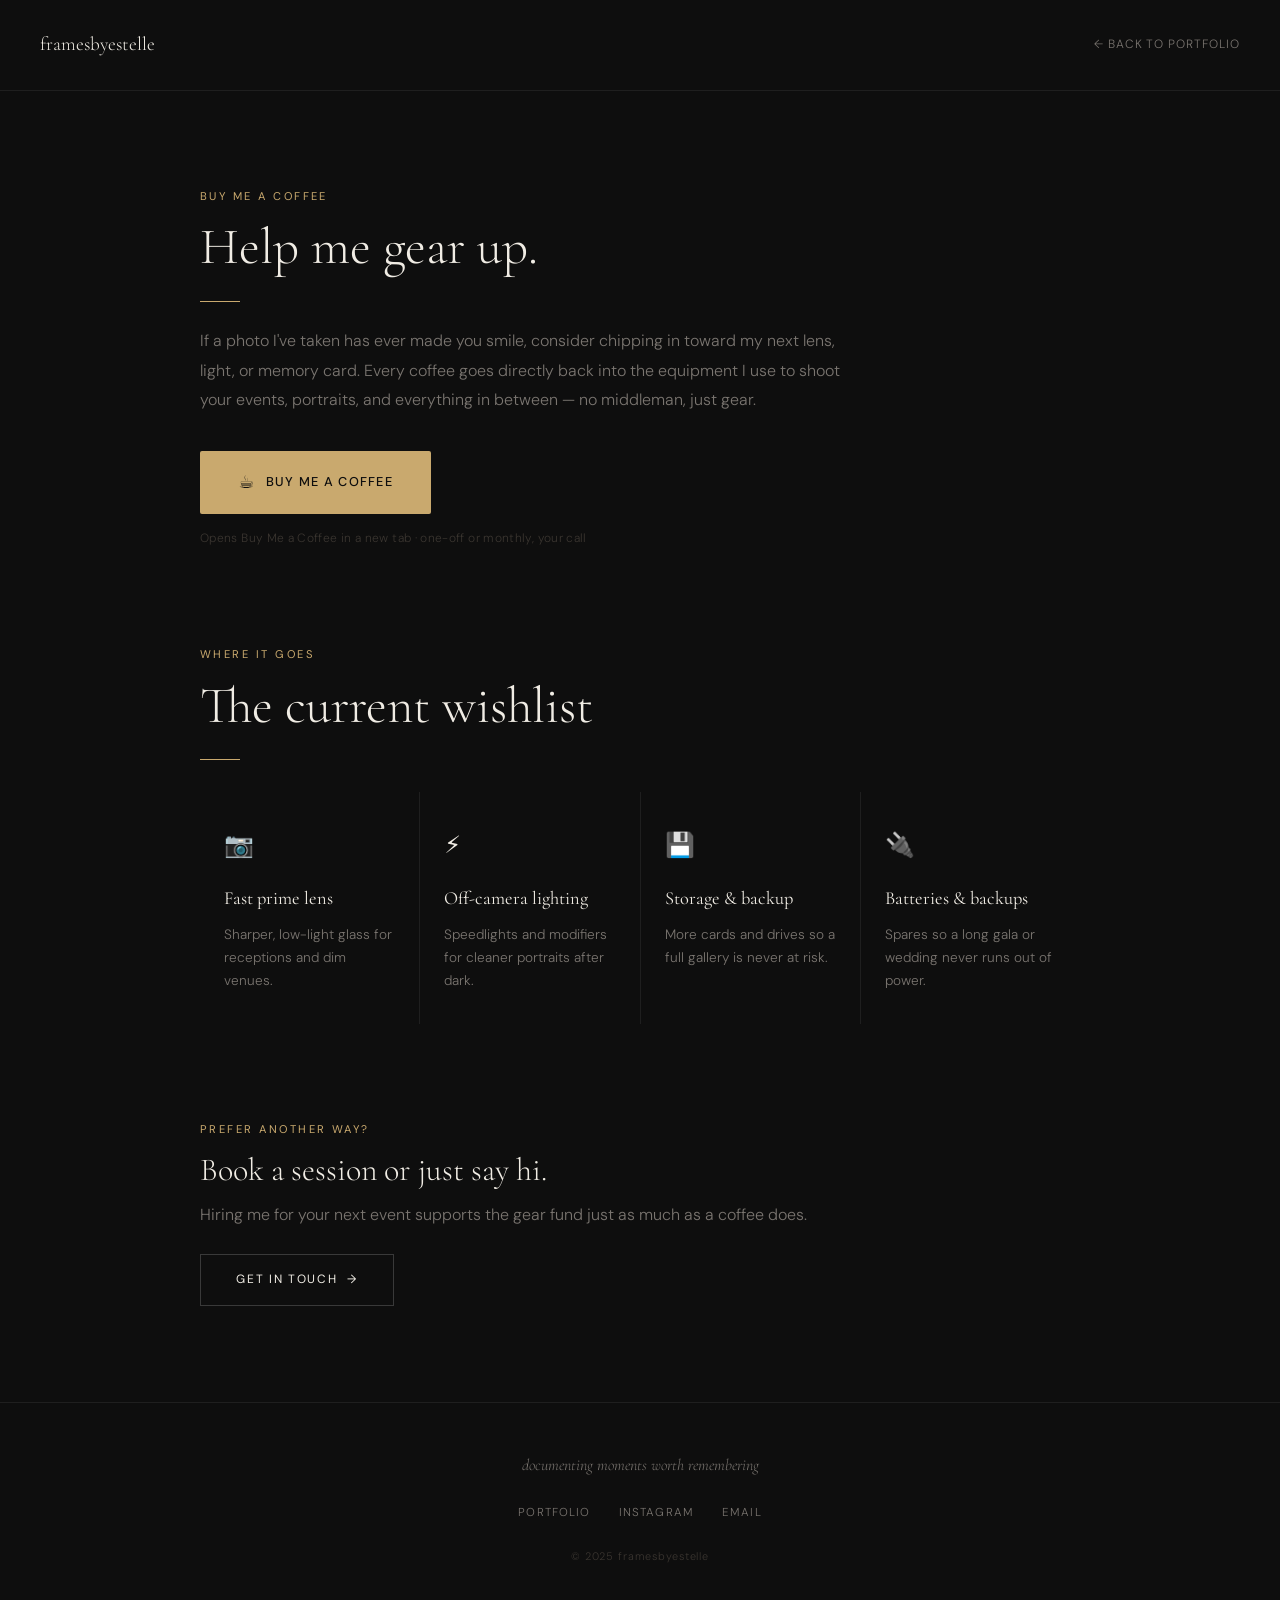
==== index.html @ 279e78a5 "Initial commit: standalone Buy Me a Coffee support page Separate site for the framesbyestelle camera" ====
<!DOCTYPE html>
<html lang="en">
<head>
  <meta charset="UTF-8">
  <meta name="viewport" content="width=device-width, initial-scale=1.0">
  <title>Support — framesbyestelle</title>
  <meta name="description" content="Help framesbyestelle invest in new camera gear. Every coffee goes toward lenses, lighting, and equipment for better event photography.">
  <link rel="preconnect" href="https://fonts.googleapis.com">
  <link rel="preconnect" href="https://fonts.gstatic.com" crossorigin>
  <link href="https://fonts.googleapis.com/css2?family=Cormorant+Garamond:ital,wght@0,300;0,400;0,500;1,300;1,400&family=DM+Sans:opsz,wght@9..40,300;9..40,400;9..40,500&display=swap" rel="stylesheet">
  <link rel="stylesheet" href="css/style.css">
</head>
<body>

  <header class="topbar">
    <a href="https://framesbyestelle.com" class="topbar-logo">framesbyestelle</a>
    <a href="https://framesbyestelle.com" class="topbar-back">&#8592; Back to portfolio</a>
  </header>

  <main>

    <!-- ── HEADER ── -->
    <section class="section pt-top" aria-labelledby="support-heading">
      <div class="container">
        <header class="support-header">
          <p class="section-label">Buy me a coffee</p>
          <h1 class="section-title" id="support-heading">Help me gear up.</h1>
          <div class="divider" aria-hidden="true"></div>
          <p class="support-intro">
            If a photo I've taken has ever made you smile, consider chipping in toward my next lens, light, or
            memory card. Every coffee goes directly back into the equipment I use to shoot your events, portraits,
            and everything in between — no middleman, just gear.
          </p>

          <!--
            TODO (Estelle): create your account at https://www.buymeacoffee.com and replace
            "framesbyestelle" below with your actual username once it's live. Until then this
            link points to a placeholder page.
          -->
          <a class="bmc-button" href="https://www.buymeacoffee.com/framesbyestelle" target="_blank" rel="noopener noreferrer" aria-label="Buy me a coffee">
            <span class="bmc-button-icon" aria-hidden="true">&#9749;</span>
            <span>Buy me a coffee</span>
          </a>
          <p class="support-note">Opens Buy Me a Coffee in a new tab &middot; one-off or monthly, your call</p>
        </header>
      </div>
    </section>

    <!-- ── WHERE IT GOES ── -->
    <section class="section" style="padding-top: 0;" aria-labelledby="gear-heading">
      <div class="container">
        <p class="section-label">Where it goes</p>
        <h2 class="section-title" id="gear-heading">The current wishlist</h2>
        <div class="divider" aria-hidden="true"></div>

        <div class="gear-grid" role="list">
          <div class="gear-card" role="listitem">
            <span class="gear-card-icon" aria-hidden="true">&#128247;</span>
            <div class="gear-card-label">Fast prime lens</div>
            <div class="gear-card-text">Sharper, low-light glass for receptions and dim venues.</div>
          </div>
          <div class="gear-card" role="listitem">
            <span class="gear-card-icon" aria-hidden="true">&#9889;</span>
            <div class="gear-card-label">Off-camera lighting</div>
            <div class="gear-card-text">Speedlights and modifiers for cleaner portraits after dark.</div>
          </div>
          <div class="gear-card" role="listitem">
            <span class="gear-card-icon" aria-hidden="true">&#128190;</span>
            <div class="gear-card-label">Storage &amp; backup</div>
            <div class="gear-card-text">More cards and drives so a full gallery is never at risk.</div>
          </div>
          <div class="gear-card" role="listitem">
            <span class="gear-card-icon" aria-hidden="true">&#128268;</span>
            <div class="gear-card-label">Batteries &amp; backups</div>
            <div class="gear-card-text">Spares so a long gala or wedding never runs out of power.</div>
          </div>
        </div>
      </div>
    </section>

    <!-- ── ALTERNATE WAYS ── -->
    <section class="section" style="padding-top: 0;" aria-labelledby="other-heading">
      <div class="container">
        <p class="section-label">Prefer another way?</p>
        <h2 class="section-title" id="other-heading" style="font-size: clamp(1.5rem, 3vw, 2rem);">
          Book a session or just say hi.
        </h2>
        <p class="support-intro" style="margin-top: 0.75rem;">
          Hiring me for your next event supports the gear fund just as much as a coffee does.
        </p>
        <a href="https://framesbyestelle.com/contact.html" class="btn" style="margin-top: 1.5rem;"><span>Get in touch &nbsp;&#8594;</span></a>
      </div>
    </section>

  </main>

  <footer class="footer">
    <p class="footer-tagline">documenting moments worth remembering</p>
    <nav class="footer-links" aria-label="Links">
      <a href="https://framesbyestelle.com">Portfolio</a>
      <a href="https://www.instagram.com/framesbyestelle/" target="_blank" rel="noopener noreferrer">Instagram</a>
      <a href="mailto:framesbyestelle@gmail.com">Email</a>
    </nav>
    <p class="footer-copy">&copy; 2025 framesbyestelle</p>
  </footer>

</body>
</html>
---- css/style.css ----
/* ==========================================================
   framesbyestelle — Support page stylesheet
   (standalone, mirrors the visual language of the main portfolio)
   ========================================================== */

:root {
  --bg:            #0e0e0e;
  --bg-elevated:   #161616;
  --text:          #f0ece4;
  --text-muted:    #7a7570;
  --text-dim:      #3a3530;
  --accent:        #c9a96e;
  --accent-hover:  #d9bc88;
  --border:        rgba(255,255,255,0.07);
  --border-hover:  rgba(255,255,255,0.18);
  --font-display:  'Cormorant Garamond', Georgia, serif;
  --font-body:     'DM Sans', system-ui, sans-serif;
  --transition:    0.3s cubic-bezier(0.25, 0.46, 0.45, 0.94);
  --max-w:         960px;
  --gutter:        clamp(1.25rem, 4vw, 2.5rem);
}

*, *::before, *::after { box-sizing: border-box; margin: 0; padding: 0; }
html { scroll-behavior: smooth; }
body {
  background-color: var(--bg);
  color: var(--text);
  font-family: var(--font-body);
  font-weight: 300;
  font-size: 1rem;
  line-height: 1.75;
  -webkit-font-smoothing: antialiased;
}
a { color: inherit; text-decoration: none; transition: color var(--transition); }
ul { list-style: none; }

/* ==========================================================
   TOPBAR
   ========================================================== */
.topbar {
  display: flex;
  align-items: center;
  justify-content: space-between;
  padding: 1.75rem var(--gutter);
  border-bottom: 1px solid var(--border);
}
.topbar-logo {
  font-family: var(--font-display);
  font-size: 1.2rem;
  color: var(--text);
}
.topbar-logo:hover { color: var(--accent); }
.topbar-back {
  font-size: 0.75rem;
  letter-spacing: 0.08em;
  text-transform: uppercase;
  color: var(--text-muted);
}
.topbar-back:hover { color: var(--accent); }

/* ==========================================================
   LAYOUT
   ========================================================== */
.container {
  max-width: var(--max-w);
  margin: 0 auto;
  padding: 0 var(--gutter);
}
.section { padding: clamp(3rem, 8vw, 6rem) 0; }
.pt-top { padding-top: clamp(3rem, 8vw, 6rem); }
.section-label {
  font-size: 0.7rem;
  letter-spacing: 0.22em;
  text-transform: uppercase;
  color: var(--accent);
  font-weight: 400;
  margin-bottom: 0.75rem;
}
.section-title {
  font-family: var(--font-display);
  font-size: clamp(2rem, 4vw, 3.5rem);
  font-weight: 300;
  line-height: 1.15;
  color: var(--text);
}
.divider {
  width: 40px;
  height: 1px;
  background: var(--accent);
  margin: 1.5rem 0;
}

/* ==========================================================
   BUTTON
   ========================================================== */
.btn {
  display: inline-flex;
  align-items: center;
  gap: 0.5rem;
  padding: 0.9rem 2.2rem;
  font-size: 0.75rem;
  font-weight: 400;
  letter-spacing: 0.14em;
  text-transform: uppercase;
  border: 1px solid var(--border-hover);
  color: var(--text);
  transition: all var(--transition);
  cursor: pointer;
  font-family: var(--font-body);
}
.btn:hover { border-color: var(--accent); background: var(--accent); color: var(--bg); }

/* ==========================================================
   SUPPORT PAGE
   ========================================================== */
.support-header { max-width: 640px; }
.support-intro {
  font-size: 1rem;
  color: var(--text-muted);
  line-height: 1.85;
  margin-top: 1rem;
}
.bmc-button {
  display: inline-flex;
  align-items: center;
  gap: 0.65rem;
  margin-top: 2.25rem;
  padding: 1rem 2.4rem;
  background: var(--accent);
  color: var(--bg);
  font-family: var(--font-body);
  font-size: 0.8rem;
  font-weight: 500;
  letter-spacing: 0.1em;
  text-transform: uppercase;
  border-radius: 2px;
  transition: background var(--transition), transform var(--transition);
}
.bmc-button:hover { background: var(--accent-hover); transform: translateY(-2px); }
.bmc-button-icon { font-size: 1.1rem; }
.support-note {
  margin-top: 0.9rem;
  font-size: 0.75rem;
  color: var(--text-dim);
  letter-spacing: 0.03em;
}

.gear-grid {
  display: grid;
  grid-template-columns: repeat(4, 1fr);
  gap: 1px;
  background: var(--border);
  margin-top: 2rem;
}
.gear-card {
  background: var(--bg);
  padding: 2rem 1.5rem;
  transition: background var(--transition);
}
.gear-card:hover { background: var(--bg-elevated); }
.gear-card-icon {
  display: block;
  font-size: 1.5rem;
  margin-bottom: 1rem;
}
.gear-card-label {
  font-family: var(--font-display);
  font-size: 1.15rem;
  font-weight: 400;
  color: var(--text);
  margin-bottom: 0.5rem;
}
.gear-card-text {
  font-size: 0.85rem;
  color: var(--text-muted);
  line-height: 1.7;
}

/* ==========================================================
   FOOTER
   ========================================================== */
.footer {
  padding: 3rem var(--gutter) 2.5rem;
  border-top: 1px solid var(--border);
  text-align: center;
}
.footer-tagline {
  font-family: var(--font-display);
  font-size: 1rem;
  font-style: italic;
  color: var(--text-muted);
  margin-bottom: 1.5rem;
}
.footer-links {
  display: flex;
  justify-content: center;
  gap: 1.75rem;
  flex-wrap: wrap;
  margin-bottom: 1.5rem;
}
.footer-links a {
  font-size: 0.72rem;
  letter-spacing: 0.1em;
  text-transform: uppercase;
  color: var(--text-muted);
}
.footer-links a:hover { color: var(--accent); }
.footer-copy {
  font-size: 0.68rem;
  letter-spacing: 0.08em;
  color: var(--text-dim);
}

/* ==========================================================
   RESPONSIVE
   ========================================================== */
@media (max-width: 900px) {
  .gear-grid { grid-template-columns: repeat(2, 1fr); }
}
@media (max-width: 560px) {
  .gear-grid { grid-template-columns: 1fr; }
  .topbar { flex-direction: column; gap: 0.75rem; align-items: flex-start; }
}
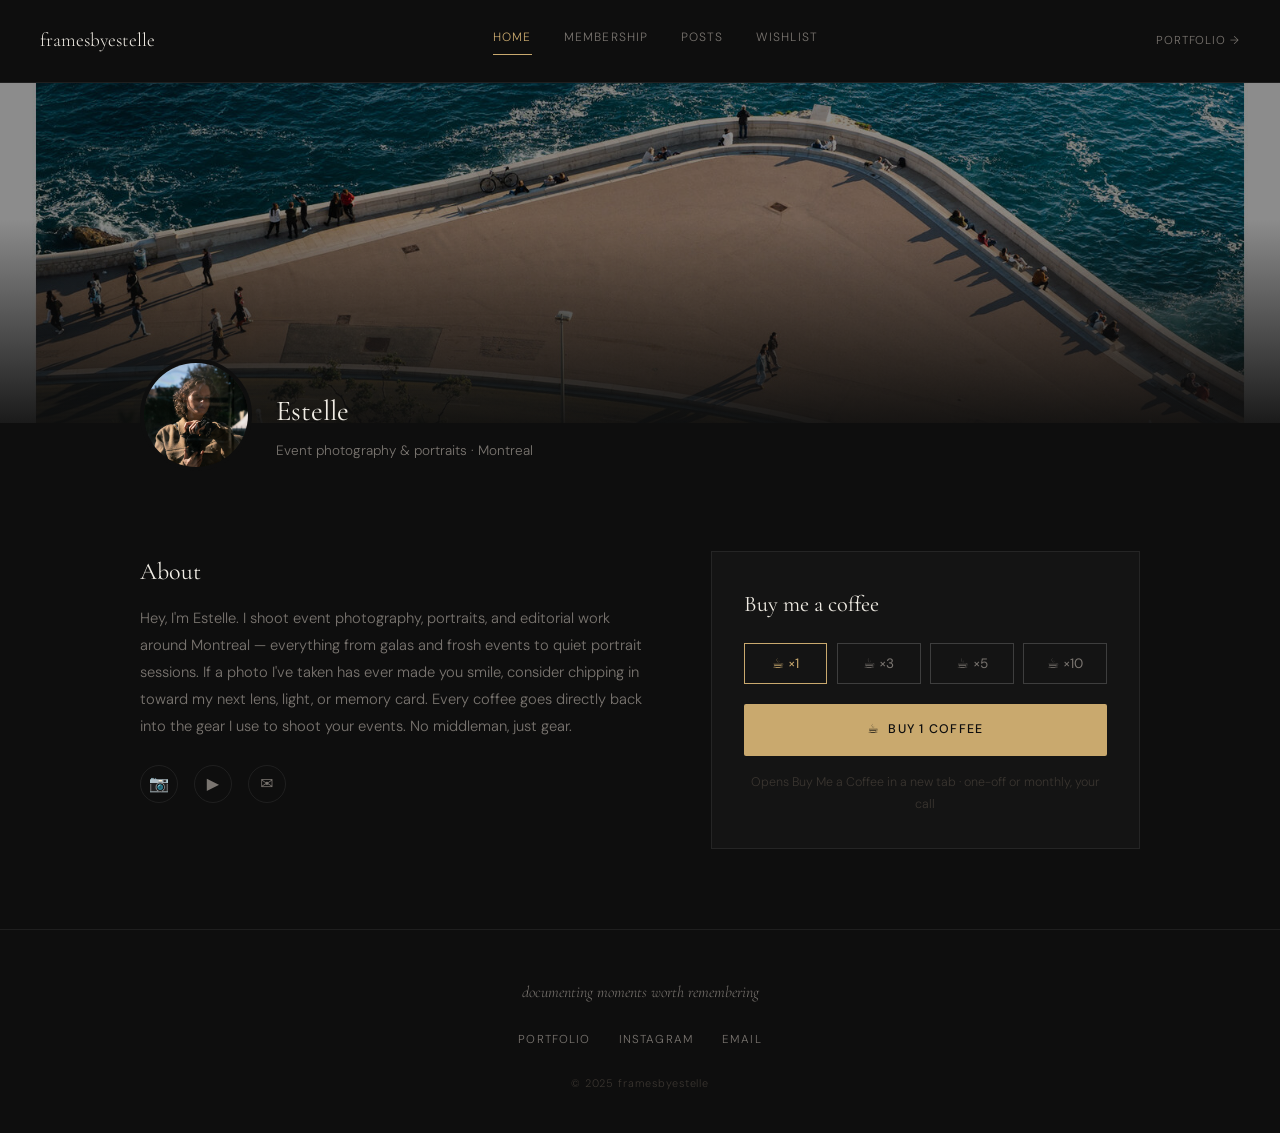
==== commit e879fabb: "Expand into a full Buy Me a Coffee-style site Adds Home/Membership/Posts/Wishlist tabs modeled on re" ====
--- a/index.html
+++ b/index.html
@@ -13,82 +13,72 @@
 <body>
 
   <header class="topbar">
-    <a href="https://framesbyestelle.com" class="topbar-logo">framesbyestelle</a>
-    <a href="https://framesbyestelle.com" class="topbar-back">&#8592; Back to portfolio</a>
+    <a href="index.html" class="topbar-logo">framesbyestelle</a>
+    <nav class="topbar-tabs" aria-label="Support site navigation">
+      <a href="index.html">Home</a>
+      <a href="membership.html">Membership</a>
+      <a href="posts.html">Posts</a>
+      <a href="wishlist.html">Wishlist</a>
+    </nav>
+    <a href="https://framesbyestelle.netlify.app/" class="topbar-back">Portfolio &#8594;</a>
   </header>
 
   <main>
 
-    <!-- ── HEADER ── -->
-    <section class="section pt-top" aria-labelledby="support-heading">
+    <div class="banner">
+      <img src="images/hero.jpg" alt="" loading="eager">
+      <div class="banner-vignette" aria-hidden="true"></div>
+    </div>
+
+    <div class="profile-row">
+      <img class="profile-avatar" src="images/profile.jpg" alt="Estelle Huy">
+      <div class="profile-row-text">
+        <h1 class="profile-name">Estelle</h1>
+        <p class="profile-tagline">Event photography &amp; portraits &middot; Montreal</p>
+      </div>
+    </div>
+
+    <section class="section" aria-label="Support Estelle">
       <div class="container">
-        <header class="support-header">
-          <p class="section-label">Buy me a coffee</p>
-          <h1 class="section-title" id="support-heading">Help me gear up.</h1>
-          <div class="divider" aria-hidden="true"></div>
-          <p class="support-intro">
-            If a photo I've taken has ever made you smile, consider chipping in toward my next lens, light, or
-            memory card. Every coffee goes directly back into the equipment I use to shoot your events, portraits,
-            and everything in between — no middleman, just gear.
-          </p>
+        <div class="home-grid">
 
-          <!--
-            TODO (Estelle): create your account at https://www.buymeacoffee.com and replace
-            "framesbyestelle" below with your actual username once it's live. Until then this
-            link points to a placeholder page.
-          -->
-          <a class="bmc-button" href="https://www.buymeacoffee.com/framesbyestelle" target="_blank" rel="noopener noreferrer" aria-label="Buy me a coffee">
-            <span class="bmc-button-icon" aria-hidden="true">&#9749;</span>
-            <span>Buy me a coffee</span>
-          </a>
-          <p class="support-note">Opens Buy Me a Coffee in a new tab &middot; one-off or monthly, your call</p>
-        </header>
-      </div>
-    </section>
+          <!-- About -->
+          <div>
+            <h2 class="about-card-title">About</h2>
+            <p class="about-card-text">
+              Hey, I'm Estelle. I shoot event photography, portraits, and editorial work around Montreal — everything
+              from galas and frosh events to quiet portrait sessions. If a photo I've taken has ever made you smile,
+              consider chipping in toward my next lens, light, or memory card. Every coffee goes directly back into
+              the gear I use to shoot your events. No middleman, just gear.
+            </p>
+            <div class="about-socials" aria-label="Social links">
+              <a href="https://www.instagram.com/framesbyestelle/" target="_blank" rel="noopener noreferrer" aria-label="Instagram">&#128247;</a>
+              <a href="https://www.youtube.com/@framesbyestelle" target="_blank" rel="noopener noreferrer" aria-label="YouTube">&#9654;</a>
+              <a href="mailto:framesbyestelle@gmail.com" aria-label="Email">&#9993;</a>
+            </div>
+          </div>
 
-    <!-- ── WHERE IT GOES ── -->
-    <section class="section" style="padding-top: 0;" aria-labelledby="gear-heading">
-      <div class="container">
-        <p class="section-label">Where it goes</p>
-        <h2 class="section-title" id="gear-heading">The current wishlist</h2>
-        <div class="divider" aria-hidden="true"></div>
+          <!-- Coffee widget -->
+          <div class="coffee-card">
+            <h2 class="coffee-card-title">Buy me a coffee</h2>
+            <div class="coffee-picker" role="group" aria-label="Choose how many coffees">
+              <button type="button" data-count="1" class="selected">&#9749; &times;1</button>
+              <button type="button" data-count="3">&#9749; &times;3</button>
+              <button type="button" data-count="5">&#9749; &times;5</button>
+              <button type="button" data-count="10">&#9749; &times;10</button>
+            </div>
 
-        <div class="gear-grid" role="list">
-          <div class="gear-card" role="listitem">
-            <span class="gear-card-icon" aria-hidden="true">&#128247;</span>
-            <div class="gear-card-label">Fast prime lens</div>
-            <div class="gear-card-text">Sharper, low-light glass for receptions and dim venues.</div>
+            <!--
+              TODO (Estelle): create your account at https://www.buymeacoffee.com and replace
+              "framesbyestelle" below with your real page URL once it's live.
+            -->
+            <a class="btn-solid" data-bmc-link href="https://www.buymeacoffee.com/framesbyestelle" target="_blank" rel="noopener noreferrer">
+              &#9749;&#65039;&nbsp; Buy 1 coffee
+            </a>
+            <p class="coffee-note">Opens Buy Me a Coffee in a new tab &middot; one-off or monthly, your call</p>
           </div>
-          <div class="gear-card" role="listitem">
-            <span class="gear-card-icon" aria-hidden="true">&#9889;</span>
-            <div class="gear-card-label">Off-camera lighting</div>
-            <div class="gear-card-text">Speedlights and modifiers for cleaner portraits after dark.</div>
-          </div>
-          <div class="gear-card" role="listitem">
-            <span class="gear-card-icon" aria-hidden="true">&#128190;</span>
-            <div class="gear-card-label">Storage &amp; backup</div>
-            <div class="gear-card-text">More cards and drives so a full gallery is never at risk.</div>
-          </div>
-          <div class="gear-card" role="listitem">
-            <span class="gear-card-icon" aria-hidden="true">&#128268;</span>
-            <div class="gear-card-label">Batteries &amp; backups</div>
-            <div class="gear-card-text">Spares so a long gala or wedding never runs out of power.</div>
-          </div>
+
         </div>
-      </div>
-    </section>
-
-    <!-- ── ALTERNATE WAYS ── -->
-    <section class="section" style="padding-top: 0;" aria-labelledby="other-heading">
-      <div class="container">
-        <p class="section-label">Prefer another way?</p>
-        <h2 class="section-title" id="other-heading" style="font-size: clamp(1.5rem, 3vw, 2rem);">
-          Book a session or just say hi.
-        </h2>
-        <p class="support-intro" style="margin-top: 0.75rem;">
-          Hiring me for your next event supports the gear fund just as much as a coffee does.
-        </p>
-        <a href="https://framesbyestelle.com/contact.html" class="btn" style="margin-top: 1.5rem;"><span>Get in touch &nbsp;&#8594;</span></a>
       </div>
     </section>
 
@@ -97,12 +87,13 @@
   <footer class="footer">
     <p class="footer-tagline">documenting moments worth remembering</p>
     <nav class="footer-links" aria-label="Links">
-      <a href="https://framesbyestelle.com">Portfolio</a>
+      <a href="https://framesbyestelle.netlify.app/">Portfolio</a>
       <a href="https://www.instagram.com/framesbyestelle/" target="_blank" rel="noopener noreferrer">Instagram</a>
       <a href="mailto:framesbyestelle@gmail.com">Email</a>
     </nav>
     <p class="footer-copy">&copy; 2025 framesbyestelle</p>
   </footer>
 
+  <script src="js/main.js"></script>
 </body>
 </html>
--- a/css/style.css
+++ b/css/style.css
@@ -1,11 +1,12 @@
 /* ==========================================================
-   framesbyestelle — Support page stylesheet
+   framesbyestelle — Support site stylesheet
    (standalone, mirrors the visual language of the main portfolio)
    ========================================================== */
 
 :root {
   --bg:            #0e0e0e;
   --bg-elevated:   #161616;
+  --bg-card:       #141414;
   --text:          #f0ece4;
   --text-muted:    #7a7570;
   --text-dim:      #3a3530;
@@ -16,7 +17,7 @@
   --font-display:  'Cormorant Garamond', Georgia, serif;
   --font-body:     'DM Sans', system-ui, sans-serif;
   --transition:    0.3s cubic-bezier(0.25, 0.46, 0.45, 0.94);
-  --max-w:         960px;
+  --max-w:         1080px;
   --gutter:        clamp(1.25rem, 4vw, 2.5rem);
 }
 
@@ -33,6 +34,7 @@
 }
 a { color: inherit; text-decoration: none; transition: color var(--transition); }
 ul { list-style: none; }
+img { display: block; max-width: 100%; height: auto; }
 
 /* ==========================================================
    TOPBAR
@@ -41,20 +43,42 @@
   display: flex;
   align-items: center;
   justify-content: space-between;
-  padding: 1.75rem var(--gutter);
+  gap: 1.5rem;
+  padding: 1.5rem var(--gutter);
   border-bottom: 1px solid var(--border);
+  flex-wrap: wrap;
 }
 .topbar-logo {
   font-family: var(--font-display);
   font-size: 1.2rem;
   color: var(--text);
+  flex-shrink: 0;
 }
 .topbar-logo:hover { color: var(--accent); }
+
+.topbar-tabs {
+  display: flex;
+  align-items: center;
+  gap: 2rem;
+  margin: 0 auto;
+}
+.topbar-tabs a {
+  font-size: 0.75rem;
+  letter-spacing: 0.1em;
+  text-transform: uppercase;
+  color: var(--text-muted);
+  padding-bottom: 0.35rem;
+  border-bottom: 1px solid transparent;
+}
+.topbar-tabs a:hover { color: var(--text); }
+.topbar-tabs a.active { color: var(--accent); border-color: var(--accent); }
+
 .topbar-back {
-  font-size: 0.75rem;
+  font-size: 0.72rem;
   letter-spacing: 0.08em;
   text-transform: uppercase;
   color: var(--text-muted);
+  flex-shrink: 0;
 }
 .topbar-back:hover { color: var(--accent); }
 
@@ -66,8 +90,8 @@
   margin: 0 auto;
   padding: 0 var(--gutter);
 }
-.section { padding: clamp(3rem, 8vw, 6rem) 0; }
-.pt-top { padding-top: clamp(3rem, 8vw, 6rem); }
+.section { padding: clamp(3rem, 8vw, 5rem) 0; }
+.pt-top { padding-top: clamp(2.5rem, 6vw, 4rem); }
 .section-label {
   font-size: 0.7rem;
   letter-spacing: 0.22em;
@@ -78,10 +102,15 @@
 }
 .section-title {
   font-family: var(--font-display);
-  font-size: clamp(2rem, 4vw, 3.5rem);
+  font-size: clamp(2rem, 4vw, 3.2rem);
   font-weight: 300;
   line-height: 1.15;
   color: var(--text);
+}
+.section-sub {
+  margin-top: 0.75rem;
+  font-size: 0.95rem;
+  color: var(--text-muted);
 }
 .divider {
   width: 40px;
@@ -107,74 +136,317 @@
   transition: all var(--transition);
   cursor: pointer;
   font-family: var(--font-body);
+  background: none;
 }
 .btn:hover { border-color: var(--accent); background: var(--accent); color: var(--bg); }
 
-/* ==========================================================
-   SUPPORT PAGE
-   ========================================================== */
-.support-header { max-width: 640px; }
-.support-intro {
-  font-size: 1rem;
-  color: var(--text-muted);
-  line-height: 1.85;
-  margin-top: 1rem;
-}
-.bmc-button {
+.btn-solid {
   display: inline-flex;
   align-items: center;
-  gap: 0.65rem;
-  margin-top: 2.25rem;
-  padding: 1rem 2.4rem;
+  justify-content: center;
+  gap: 0.5rem;
+  width: 100%;
+  padding: 0.95rem 1.5rem;
   background: var(--accent);
   color: var(--bg);
   font-family: var(--font-body);
-  font-size: 0.8rem;
+  font-size: 0.78rem;
   font-weight: 500;
   letter-spacing: 0.1em;
   text-transform: uppercase;
+  border: none;
   border-radius: 2px;
+  cursor: pointer;
   transition: background var(--transition), transform var(--transition);
 }
-.bmc-button:hover { background: var(--accent-hover); transform: translateY(-2px); }
-.bmc-button-icon { font-size: 1.1rem; }
-.support-note {
-  margin-top: 0.9rem;
-  font-size: 0.75rem;
+.btn-solid:hover { background: var(--accent-hover); transform: translateY(-2px); }
+
+/* ==========================================================
+   HERO / BANNER
+   ========================================================== */
+.banner {
+  position: relative;
+  height: clamp(220px, 32vw, 340px);
+  overflow: hidden;
+}
+.banner img {
+  width: 100%;
+  height: 100%;
+  object-fit: cover;
+  filter: brightness(0.55);
+}
+.banner-vignette {
+  position: absolute;
+  inset: 0;
+  background: linear-gradient(to bottom, rgba(14,14,14,0) 40%, rgba(14,14,14,0.9) 100%);
+}
+
+.profile-row {
+  display: flex;
+  align-items: flex-end;
+  gap: 1.5rem;
+  margin-top: -64px;
+  padding: 0 var(--gutter);
+  max-width: var(--max-w);
+  margin-left: auto;
+  margin-right: auto;
+  position: relative;
+  z-index: 1;
+}
+.profile-avatar {
+  width: 112px;
+  height: 112px;
+  border-radius: 50%;
+  object-fit: cover;
+  border: 4px solid var(--bg);
+  background: var(--bg-elevated);
+  flex-shrink: 0;
+}
+.profile-row-text { padding-bottom: 0.5rem; }
+.profile-name {
+  font-family: var(--font-display);
+  font-size: 1.8rem;
+  font-weight: 400;
+}
+.profile-tagline {
+  font-size: 0.85rem;
+  color: var(--text-muted);
+  margin-top: 0.15rem;
+}
+
+/* ==========================================================
+   HOME — ABOUT + COFFEE WIDGET
+   ========================================================== */
+.home-grid {
+  display: grid;
+  grid-template-columns: 1.2fr 1fr;
+  gap: clamp(2rem, 5vw, 3.5rem);
+  align-items: start;
+}
+.about-card-title {
+  font-family: var(--font-display);
+  font-size: 1.5rem;
+  font-weight: 400;
+  margin-bottom: 0.75rem;
+}
+.about-card-text {
+  font-size: 0.92rem;
+  color: var(--text-muted);
+  line-height: 1.85;
+  margin-bottom: 1.5rem;
+}
+.about-socials {
+  display: flex;
+  gap: 1rem;
+}
+.about-socials a {
+  width: 38px;
+  height: 38px;
+  display: flex;
+  align-items: center;
+  justify-content: center;
+  border: 1px solid var(--border);
+  border-radius: 50%;
+  font-size: 1rem;
+  color: var(--text-muted);
+}
+.about-socials a:hover { border-color: var(--accent); color: var(--accent); }
+
+.coffee-card {
+  background: var(--bg-card);
+  border: 1px solid var(--border);
+  padding: 2rem;
+}
+.coffee-card-title {
+  font-family: var(--font-display);
+  font-size: 1.4rem;
+  font-weight: 400;
+  margin-bottom: 1.25rem;
+}
+.coffee-picker {
+  display: flex;
+  gap: 0.6rem;
+  margin-bottom: 1.25rem;
+}
+.coffee-picker button {
+  flex: 1;
+  padding: 0.7rem 0;
+  background: transparent;
+  border: 1px solid var(--border-hover);
+  color: var(--text-muted);
+  font-family: var(--font-body);
+  font-size: 0.85rem;
+  cursor: pointer;
+  transition: all var(--transition);
+}
+.coffee-picker button.selected,
+.coffee-picker button:hover { border-color: var(--accent); color: var(--accent); }
+.coffee-note {
+  font-size: 0.78rem;
   color: var(--text-dim);
-  letter-spacing: 0.03em;
-}
-
-.gear-grid {
+  margin-top: 1rem;
+  text-align: center;
+}
+
+/* ==========================================================
+   MEMBERSHIP
+   ========================================================== */
+.tier-grid {
   display: grid;
-  grid-template-columns: repeat(4, 1fr);
-  gap: 1px;
-  background: var(--border);
-  margin-top: 2rem;
-}
-.gear-card {
-  background: var(--bg);
-  padding: 2rem 1.5rem;
-  transition: background var(--transition);
-}
-.gear-card:hover { background: var(--bg-elevated); }
-.gear-card-icon {
-  display: block;
+  grid-template-columns: repeat(2, 1fr);
+  gap: 1.5rem;
+  margin-top: 2.5rem;
+}
+.tier-card {
+  background: var(--bg-card);
+  border: 1px solid var(--border);
+  padding: 2.25rem;
+  display: flex;
+  flex-direction: column;
+  transition: border-color var(--transition);
+}
+.tier-card:hover { border-color: var(--border-hover); }
+.tier-name {
+  font-family: var(--font-display);
   font-size: 1.5rem;
+  font-weight: 400;
+}
+.tier-price {
+  font-size: 1.9rem;
+  color: var(--accent);
+  margin: 0.5rem 0 1.25rem;
+  font-weight: 400;
+}
+.tier-price span {
+  font-size: 0.85rem;
+  color: var(--text-muted);
+  font-weight: 300;
+}
+.tier-perks {
+  flex: 1;
+  margin-bottom: 1.75rem;
+}
+.tier-perks li {
+  position: relative;
+  padding-left: 1.25rem;
+  font-size: 0.88rem;
+  color: var(--text-muted);
+  margin-bottom: 0.6rem;
+  line-height: 1.6;
+}
+.tier-perks li::before {
+  content: '';
+  position: absolute;
+  left: 0;
+  top: 0.6em;
+  width: 5px;
+  height: 5px;
+  background: var(--accent);
+  border-radius: 50%;
+}
+
+/* ==========================================================
+   POSTS
+   ========================================================== */
+.posts-grid {
+  display: grid;
+  grid-template-columns: repeat(2, 1fr);
+  gap: 1.75rem;
+  margin-top: 2.5rem;
+}
+.post-card { display: block; }
+.post-card-cover {
+  aspect-ratio: 16/10;
+  background: linear-gradient(135deg, var(--bg-elevated), var(--bg-card));
+  border: 1px solid var(--border);
+  display: flex;
+  align-items: center;
+  justify-content: center;
+  font-size: 1.8rem;
   margin-bottom: 1rem;
-}
-.gear-card-label {
-  font-family: var(--font-display);
-  font-size: 1.15rem;
-  font-weight: 400;
-  color: var(--text);
-  margin-bottom: 0.5rem;
-}
-.gear-card-text {
+  transition: border-color var(--transition);
+}
+.post-card:hover .post-card-cover { border-color: var(--accent); }
+.post-card-title {
+  font-family: var(--font-display);
+  font-size: 1.3rem;
+  font-weight: 400;
+  margin-bottom: 0.4rem;
+}
+.post-card-meta {
+  font-size: 0.72rem;
+  letter-spacing: 0.06em;
+  text-transform: uppercase;
+  color: var(--text-dim);
+}
+.post-card-excerpt {
+  font-size: 0.88rem;
+  color: var(--text-muted);
+  margin-top: 0.6rem;
+  line-height: 1.7;
+}
+
+/* ==========================================================
+   WISHLIST
+   ========================================================== */
+.wishlist-grid {
+  display: grid;
+  grid-template-columns: repeat(2, 1fr);
+  gap: 1.5rem;
+  margin-top: 2.5rem;
+}
+.wishlist-card {
+  background: var(--bg-card);
+  border: 1px solid var(--border);
+  padding: 1.75rem;
+}
+.wishlist-card-top {
+  display: flex;
+  align-items: center;
+  gap: 1rem;
+  margin-bottom: 1.1rem;
+}
+.wishlist-card-icon {
+  font-size: 1.6rem;
+  width: 3rem;
+  height: 3rem;
+  display: flex;
+  align-items: center;
+  justify-content: center;
+  background: var(--bg-elevated);
+  border-radius: 50%;
+  flex-shrink: 0;
+}
+.wishlist-card-name {
+  font-family: var(--font-display);
+  font-size: 1.2rem;
+  font-weight: 400;
+}
+.wishlist-card-text {
   font-size: 0.85rem;
   color: var(--text-muted);
   line-height: 1.7;
-}
+  margin-bottom: 1.1rem;
+}
+.wishlist-bar {
+  height: 4px;
+  background: var(--bg-elevated);
+  border-radius: 2px;
+  overflow: hidden;
+  margin-bottom: 0.6rem;
+}
+.wishlist-bar-fill {
+  height: 100%;
+  background: var(--accent);
+  border-radius: 2px;
+}
+.wishlist-card-funding {
+  display: flex;
+  justify-content: space-between;
+  font-size: 0.78rem;
+  color: var(--text-dim);
+}
+.wishlist-card-funding strong { color: var(--text); font-weight: 400; }
 
 /* ==========================================================
    FOOTER
@@ -214,10 +486,15 @@
 /* ==========================================================
    RESPONSIVE
    ========================================================== */
-@media (max-width: 900px) {
-  .gear-grid { grid-template-columns: repeat(2, 1fr); }
-}
-@media (max-width: 560px) {
-  .gear-grid { grid-template-columns: 1fr; }
-  .topbar { flex-direction: column; gap: 0.75rem; align-items: flex-start; }
-}
+@media (max-width: 860px) {
+  .home-grid { grid-template-columns: 1fr; }
+  .tier-grid { grid-template-columns: 1fr; }
+  .posts-grid { grid-template-columns: 1fr; }
+  .wishlist-grid { grid-template-columns: 1fr; }
+}
+@media (max-width: 640px) {
+  .topbar { justify-content: center; text-align: center; }
+  .topbar-tabs { order: 3; width: 100%; justify-content: center; gap: 1.25rem; flex-wrap: wrap; }
+  .profile-row { flex-direction: column; align-items: flex-start; gap: 1rem; }
+  .profile-avatar { width: 88px; height: 88px; }
+}
